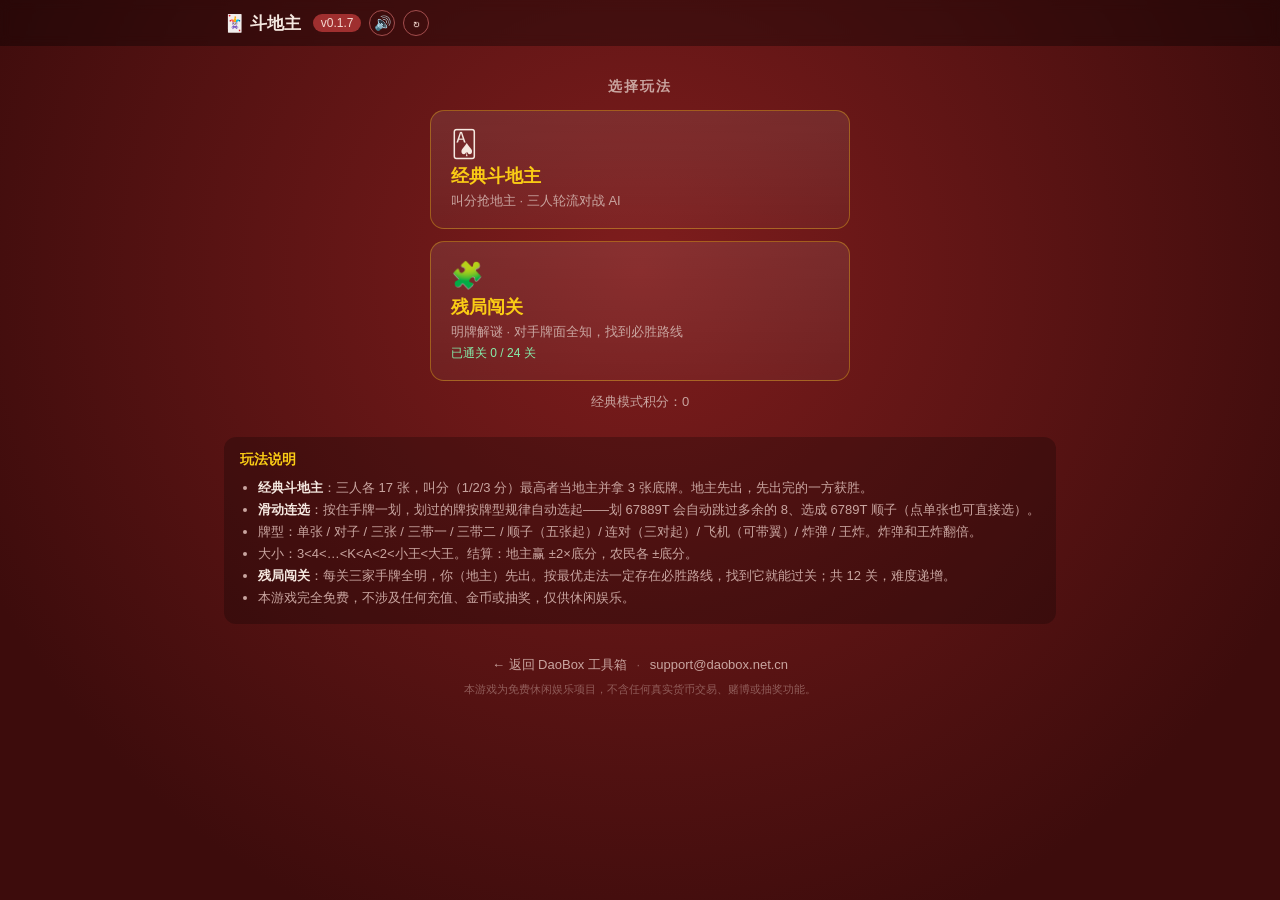
==== public/index.html @ 501c9b2a "ui: 页脚自链接改为仅非菜单界面显示（v0.1.6-footer）" ====
<!DOCTYPE html>
<html lang="zh-CN">
<head>
  <script>
    // 双域名适配：国内 daobox.net.cn / 海外 daobox.app（斗地主暂只部署国内）
    window.DB_HOME = location.hostname.indexOf('daobox.net.cn') !== -1
      ? 'https://daobox.net.cn' : 'https://daobox.app';
  </script>
  <meta charset="UTF-8">
  <meta name="viewport" content="width=device-width, initial-scale=1.0, viewport-fit=cover">
  <title>斗地主 · DaoBox 经典棋牌</title>
  <meta name="description" content="DaoBox 斗地主：经典三人斗地主 + 残局闯关（明牌解谜），单机 AI 对手，免费畅玩，随时来一局。">
  <link rel="manifest" href="manifest.json">
  <link rel="icon" href="icons/favicon.svg" type="image/svg+xml">
  <link rel="apple-touch-icon" href="icons/apple-touch-icon.png">
  <meta name="theme-color" content="#7f1d1d">
  <link rel="stylesheet" href="style.css?v=4">
</head>
<body>
  <header class="topbar">
    <div class="topbar-inner">
      <div class="brand">🃏 斗地主</div>
      <div class="topbar-tools"><span class="version-badge" id="app-version">v0.1.1</span><button class="refresh-btn" id="sound-btn" type="button" title="声音：全开 / 仅音效 / 静音" aria-label="声音开关">🔊</button><button class="refresh-btn" id="refresh-btn" type="button" title="强制刷新 · 清缓存重载" aria-label="强制刷新">↻</button></div>
      <div class="topbar-slot" id="db-account-slot"></div>
    </div>
  </header>

  <main class="page">
    <!-- 模式选择 -->
    <section id="menu" class="menu">
      <h2 class="menu-title">选择玩法</h2>
      <button class="mode-card" id="btn-mode-classic" type="button">
        <span class="mode-icon">🂡</span>
        <span class="mode-name">经典斗地主</span>
        <span class="mode-desc">叫分抢地主 · 三人轮流对战 AI</span>
      </button>
      <button class="mode-card" id="btn-mode-puzzle" type="button">
        <span class="mode-icon">🧩</span>
        <span class="mode-name">残局闯关</span>
        <span class="mode-desc">明牌解谜 · 对手牌面全知，找到必胜路线</span>
        <span class="mode-progress" id="puzzle-progress"></span>
      </button>
      <div class="menu-score" id="menu-score"></div>
    </section>

    <!-- 经典模式 -->
    <section id="classic" class="hidden">
      <section class="hud">
        <div class="score-box"><div class="score-label">身份</div><div class="score-value role-badge" id="cd-role">—</div></div>
        <div class="score-box"><div class="score-label">底分×倍数</div><div class="score-value" id="cd-mult">—</div></div>
        <div class="score-box"><div class="score-label">我的积分</div><div class="score-value them" id="cd-score">0</div></div>
      </section>
      <p class="hint" id="cd-info">点击下方按钮开始</p>
      <div class="table">
        <div class="seat seat-l" id="seat-2"></div>
        <div class="seat seat-r" id="seat-1"></div>
        <div class="center-info">
          <div id="bottom-cards" class="bottom-cards"></div>
          <div id="game-log" class="game-log" aria-live="polite"></div>
        </div>
        <div class="my-zone">
          <div class="bid-controls hidden" id="bid-controls">
            <span class="bid-label" id="bid-label">请叫分：</span>
            <button class="btn" data-bid="1" type="button">1 分</button>
            <button class="btn" data-bid="2" type="button">2 分</button>
            <button class="btn" data-bid="3" type="button">3 分</button>
            <button class="btn ghost" data-bid="0" type="button">不叫</button>
          </div>
          <div class="controls" id="play-controls">
            <button id="btn-play" class="btn primary" type="button">出牌</button>
            <button id="btn-pass" class="btn" type="button">要不起</button>
            <button id="btn-hint" class="btn" type="button">提示</button>
            <button id="btn-pause" class="btn" type="button">⏸ 暂停</button>
          </div>
          <div id="my-hand" class="my-hand" aria-label="你的手牌"></div>
        </div>
      </div>
      <div class="exit-row"><button id="btn-exit-classic" class="btn small ghost" type="button">← 返回菜单</button></div>
    </section>

    <!-- 残局模式 -->
    <section id="puzzle" class="hidden">
      <section class="hud">
        <div class="score-box"><div class="score-label">关卡</div><div class="score-value" id="pz-level">1</div></div>
        <div class="score-box"><div class="score-label">模式</div><div class="score-value role-badge" id="pz-mode">明牌残局</div></div>
        <div class="score-box"><div class="score-label">目标</div><div class="score-value them" id="pz-goal">先出完</div></div>
      </section>
      <p class="hint" id="pz-info">对手手牌全明。你先出，出完即胜。</p>
      <div class="table">
        <div class="seat seat-r" id="pseat-1"></div>
        <div class="center-info">
          <div id="puzzle-log" class="game-log" aria-live="polite"></div>
        </div>
        <div class="my-zone">
          <div class="controls" id="pz-controls">
            <button id="pz-play" class="btn primary" type="button">出牌</button>
            <button id="pz-pass" class="btn" type="button">要不起</button>
            <button id="pz-hint" class="btn" type="button">提示</button>
            <button id="pz-pause" class="btn" type="button">⏸ 暂停</button>
          </div>
          <div id="pz-my-hand" class="my-hand" aria-label="你的手牌"></div>
        </div>
      </div>
      <div class="exit-row">
        <button id="btn-exit-puzzle" class="btn small ghost" type="button">← 返回菜单</button>
        <button id="btn-pz-prev" class="btn small" type="button">上一关</button>
        <button id="btn-pz-next" class="btn small" type="button">下一关</button>
      </div>
    </section>

    <div id="flash" class="flash hidden"></div>

    <section class="tips">
      <h2>玩法说明</h2>
      <ul>
        <li><b>经典斗地主</b>：三人各 17 张，叫分（1/2/3 分）最高者当地主并拿 3 张底牌。地主先出，先出完的一方获胜。</li>
        <li><b>滑动连选</b>：按住手牌一划，划过的牌按牌型规律自动选起——划 67889T 会自动跳过多余的 8、选成 6789T 顺子（点单张也可直接选）。</li>
        <li>牌型：单张 / 对子 / 三张 / 三带一 / 三带二 / 顺子（五张起）/ 连对（三对起）/ 飞机（可带翼）/ 炸弹 / 王炸。炸弹和王炸翻倍。</li>
        <li>大小：3&lt;4&lt;…&lt;K&lt;A&lt;2&lt;小王&lt;大王。结算：地主赢 ±2×底分，农民各 ±底分。</li>
        <li><b>残局闯关</b>：每关三家手牌全明，你（地主）先出。按最优走法一定存在必胜路线，找到它就能过关；共 12 关，难度递增。</li>
        <li>本游戏完全免费，不涉及任何充值、金币或抽奖，仅供休闲娱乐。</li>
      </ul>
    </section>
  </main>

  <!-- 结算弹窗 -->
  <div id="result-modal" class="modal hidden">
    <div class="modal-box">
      <h3 id="result-title">本局结束</h3>
      <div id="result-body"></div>
      <button id="btn-result-ok" class="btn primary" type="button">确定</button>
    </div>
  </div>

  <!-- 暂停弹窗 -->
  <div id="pause-modal" class="modal hidden">
    <div class="modal-box">
      <h3>⏸ 游戏已暂停</h3>
      <p>AI 对手也在等你，回来随时继续。</p>
      <button id="btn-resume" class="btn primary" type="button">▶ 继续游戏</button>
    </div>
  </div>

  <!-- 时长锁定弹窗 -->
  <div id="time-lock" class="modal hidden">
    <div class="modal-box">
      <h3>今日娱乐时长已用完</h3>
      <p>游客每天 15 分钟、注册用户 30 分钟（邀好友注册当天可加时）。注册登录解锁更多时长。</p>
      <a id="lock-login" class="btn primary" href="#">注册 / 登录</a>
      <button id="lock-close" class="btn" type="button">知道了</button>
    </div>
  </div>

  <footer class="footer">
    <a id="home-link" href="javascript:void(0)">← 返回 DaoBox 工具箱</a>
    <span id="app-home-wrap" style="display:none"><span class="dot">·</span>
    <a id="app-home-link" href="./?src=home">🏠 斗地主首页</a></span>
    <span class="dot">·</span>
    <span id="contact-email"></span>
  </footer>
  <p class="disclaimer">本游戏为免费休闲娱乐项目，不含任何真实货币交易、赌博或抽奖功能。</p>

  <script>
    // 联系邮箱运行时拼接（防 Cloudflare obfuscate）
    (function () {
      var u = 'support', d = 'daobox.net.cn';
      document.getElementById('contact-email').innerHTML =
        '<a href="mailto:' + u + '@' + d + '">' + u + '@' + d + '</a>';
    })();
  </script>
  <script src="rules.js?v=1"></script>
  <script src="duel.js?v=1"></script>
  <script src="ai.js?v=1"></script>
  <script src="sounds.js?v=4"></script>
  <script src="puzzles.js?v=2"></script>
  <script src="app.js?v=11"></script>
  <script>document.write('<script src="' + window.DB_HOME + '/portal.js" data-app="doudizhu"><\/script>');</script>
  <script>
    (function () {
      var login = document.getElementById('lock-login');
      if (login) login.href = window.DB_HOME + '/login?src=doudizhu';
      var home = document.getElementById('home-link');
      if (home) home.href = window.DB_HOME + '?src=doudizhu';
    })();
  </script>
  <script>
    if ('serviceWorker' in navigator) {
      window.addEventListener('load', function () {
        navigator.serviceWorker.register('./service-worker.js').catch(function () {});
      });
    }
  </script>
</body>
</html>
---- public/style.css ----
/* 斗地主 PWA v0.1 —— 红金牌桌主题（家族统一件：顶栏/页脚/弹窗同掼蛋） */
:root {
  --felt: #7f1d1d;
  --felt-dark: #5c1414;
  --bg: #3d0c0c;
  --card-bg: #fffdf7;
  --red: #d43a2f;
  --black: #26292e;
  --gold: #facc15;
  --text: #f5e8e0;
  --muted: #c9a5a0;
}
* { box-sizing: border-box; margin: 0; padding: 0; }
body {
  font-family: -apple-system, "PingFang SC", "Microsoft YaHei", sans-serif;
  background: radial-gradient(ellipse at 50% 30%, var(--felt) 0%, var(--bg) 80%);
  color: var(--text);
  min-height: 100vh;
}
.hidden { display: none !important; }

/* 顶栏（家族统一件） */
.topbar { background: rgba(0,0,0,.35); position: sticky; top: 0; z-index: 50; backdrop-filter: blur(6px); }
.topbar-inner { max-width: 860px; margin: 0 auto; display: flex; align-items: center; gap: 12px; padding: 10px 14px; flex-wrap: wrap; }
.brand { font-weight: 700; font-size: 17px; }
.topbar-tools { display: flex; align-items: center; gap: 8px; }
.version-badge { background: #9f2f2f; color: #f5d9d0; font-size: 12px; padding: 2px 8px; border-radius: 10px; }
.refresh-btn { background: none; border: 1px solid #a34d4d; color: #f5d9d0; width: 26px; height: 26px; border-radius: 50%; cursor: pointer; font-size: 14px; }
.topbar-slot { margin-left: auto; }

.page { max-width: 860px; margin: 0 auto; padding: 14px; }

/* 菜单 */
.menu { text-align: center; padding: 18px 0 8px; }
.menu-title { color: var(--muted); font-size: 14px; margin-bottom: 14px; letter-spacing: 2px; }
.mode-card {
  display: flex; flex-direction: column; gap: 4px; width: min(420px, 100%);
  margin: 0 auto 12px; padding: 18px 20px; text-align: left;
  background: linear-gradient(180deg, rgba(255,255,255,.09), rgba(255,255,255,.04));
  border: 1px solid rgba(250,204,21,.35); border-radius: 14px; color: var(--text);
  font-size: 15px; cursor: pointer; transition: transform .12s, border-color .12s;
}
.mode-card:active { transform: scale(.98); border-color: var(--gold); }
.mode-icon { font-size: 26px; }
.mode-name { font-size: 18px; font-weight: 700; color: var(--gold); }
.mode-desc { font-size: 13px; color: var(--muted); }
.mode-progress { font-size: 12px; color: #86efac; }
.menu-score { color: var(--muted); font-size: 13px; margin-top: 6px; }

/* HUD */
.hud { display: flex; gap: 10px; align-items: stretch; margin-bottom: 10px; flex-wrap: wrap; }
.score-box { background: rgba(255,255,255,.07); border-radius: 10px; padding: 8px 14px; text-align: center; min-width: 96px; }
.score-label { font-size: 12px; color: var(--muted); }
.score-value { font-size: 20px; font-weight: 700; color: var(--gold); }
.score-value.them { color: #86efac; }
.hint { text-align: center; color: var(--muted); font-size: 13px; margin-bottom: 10px; min-height: 18px; }

/* 牌桌 */
.table {
  background: linear-gradient(180deg, #8c2b2b, #611a1a);
  border: 4px solid #6b4a2b;
  border-radius: 16px;
  padding: 12px;
  min-height: 430px;
  position: relative;
  display: grid;
  grid-template-columns: 1fr 2fr 1fr;
  grid-template-areas: "l c r" "my my my";
  gap: 8px;
}
.seat { min-height: 120px; }
.seat-l { grid-area: l; }
.seat-r { grid-area: r; }
.center-info { grid-area: c; display: flex; flex-direction: column; align-items: center; gap: 8px; }
.my-zone { grid-area: my; }

.seat-head { display: flex; justify-content: space-between; align-items: center; font-size: 12px; color: var(--muted); margin-bottom: 6px; }
.seat-head b { color: var(--text); }
.seat-head.active b { color: var(--gold); }
.seat-head .landlord-tag { background: var(--gold); color: #5c1414; font-size: 10px; padding: 1px 6px; border-radius: 8px; margin-left: 4px; }
.pass-tag { font-size: 12px; color: var(--muted); border: 1px dashed #a34d4d; border-radius: 8px; padding: 2px 8px; display: inline-block; margin-bottom: 6px; }
.played { display: flex; flex-wrap: wrap; gap: 2px; margin-bottom: 6px; min-height: 34px; }
.backs { display: flex; flex-wrap: wrap; gap: 2px; }
.backs i { width: 17px; height: 25px; background: linear-gradient(135deg, #2c5aa0, #1d3a6b); border-radius: 2px; border: 1px solid #16294d; }
.backs em { color: var(--muted); font-style: normal; font-size: 11px; align-self: center; }

/* 明牌（残局对手） */
.opencards { display: flex; flex-wrap: wrap; gap: 3px; }
.opencards .card.mini { width: 30px; height: 43px; }
.opencards .card.mini .r { font-size: 14px; }

/* 牌面 */
.card {
  display: inline-flex; flex-direction: column; align-items: center; justify-content: center;
  background: var(--card-bg); border-radius: 6px; border: 1px solid #d8d2c4;
  width: 46px; height: 66px; font-weight: 700; line-height: 1.05;
  box-shadow: 0 1px 2px rgba(0,0,0,.35); cursor: default; user-select: none;
}
.card .r { font-size: 21px; }
.card .s { font-size: 13px; }
.card.red { color: var(--red); }
.card.blk { color: var(--black); }
.card.joker { width: 46px; }
.card.joker .r { font-size: 13px; letter-spacing: 1px; }
.card.mini { width: 34px; height: 48px; border-radius: 5px; }
.card.mini .r { font-size: 16px; }
.card.mini .s { display: none; }
.card.mini.joker .r { font-size: 12px; }
.card.sel { border-color: var(--gold); box-shadow: 0 0 0 2px var(--gold), 0 4px 8px rgba(0,0,0,.4); }
.card.canhint { outline: 2px dashed #86efac; outline-offset: 1px; }

/* 底牌 */
.bottom-cards { display: flex; gap: 4px; min-height: 50px; }
.bottom-cards:empty::after { content: "底牌"; color: rgba(245,232,224,.35); font-size: 12px; line-height: 50px; }

/* 日志 */
.game-log { font-size: 12px; color: var(--muted); text-align: center; min-height: 54px; max-width: 100%; overflow: hidden; }
.game-log div { margin: 1px 0; }

/* 我的区域 */
.controls, .bid-controls { display: flex; gap: 8px; justify-content: center; margin: 8px 0; flex-wrap: wrap; }
.bid-label { color: var(--gold); font-size: 14px; align-self: center; }
.btn {
  background: rgba(255,255,255,.1); color: var(--text); border: 1px solid rgba(250,204,21,.4);
  border-radius: 10px; padding: 9px 18px; font-size: 14px; cursor: pointer; font-weight: 600;
}
.btn:disabled { opacity: .35; cursor: default; }
.btn.primary { background: linear-gradient(180deg, #d97706, #b45309); border-color: #92400e; }
.btn.ghost { background: transparent; border-color: rgba(245,232,224,.25); color: var(--muted); }
.btn.small { padding: 5px 12px; font-size: 12px; }
.my-hand { touch-action: none; user-select: none; -webkit-user-select: none; -webkit-touch-callout: none; display: flex; flex-wrap: nowrap; justify-content: center; align-items: flex-end; padding: 20px 4px 6px; min-height: 96px; }
.my-hand .card { cursor: pointer; margin-left: -11px; transition: transform .12s, box-shadow .12s; }
.my-hand .card:first-child { margin-left: 0; }
.my-hand .card:hover { transform: translateY(-10px); z-index: 5; }
.my-hand .card.sel { transform: translateY(-20px); z-index: 6; }
.empty-tip { color: var(--muted); font-size: 13px; padding-top: 18px; }
.exit-row { display: flex; gap: 8px; margin-top: 10px; }

/* flash 提示 */
.flash {
  position: fixed; left: 50%; bottom: 120px; transform: translateX(-50%);
  background: rgba(0,0,0,.8); color: var(--gold); padding: 8px 18px;
  border-radius: 10px; font-size: 14px; z-index: 90; white-space: nowrap;
}

/* 弹窗 */
.modal { position: fixed; inset: 0; background: rgba(0,0,0,.6); display: flex; align-items: center; justify-content: center; z-index: 100; padding: 20px; }
.modal-box { background: #2a1010; border: 1px solid rgba(250,204,21,.4); border-radius: 16px; padding: 22px; max-width: 340px; width: 100%; text-align: center; }
.modal-box h3 { color: var(--gold); margin-bottom: 10px; font-size: 19px; }
.modal-box p, .modal-box div { font-size: 14px; color: var(--text); line-height: 1.6; margin-bottom: 8px; }
.modal-box .btn { margin-top: 8px; min-width: 120px; }

/* 玩法说明 */
.tips { margin-top: 18px; background: rgba(0,0,0,.25); border-radius: 12px; padding: 14px 16px; }
.tips h2 { font-size: 14px; color: var(--gold); margin-bottom: 8px; }
.tips ul { padding-left: 18px; }
.tips li { font-size: 13px; color: var(--muted); line-height: 1.7; }
.tips b { color: var(--text); }

/* 页脚（家族统一件） */
.footer { text-align: center; padding: 18px 0 8px; font-size: 13px; color: var(--muted); }
.footer a { color: var(--muted); text-decoration: none; }
.footer .dot { margin: 0 6px; opacity: .5; }
.disclaimer { text-align: center; font-size: 11px; color: rgba(201,165,160,.5); padding-bottom: 20px; }

@media (max-width: 640px) {
  .table { min-height: 400px; padding: 8px; grid-template-columns: 1fr 1.4fr 1fr; }
  .card { width: 36px; height: 52px; }
  .card .r { font-size: 17px; }
  .card.mini { width: 26px; height: 37px; }
  .card.mini .r { font-size: 13px; }
  .my-hand .card { margin-left: -9px; }
  .my-hand { min-height: 78px; }
}
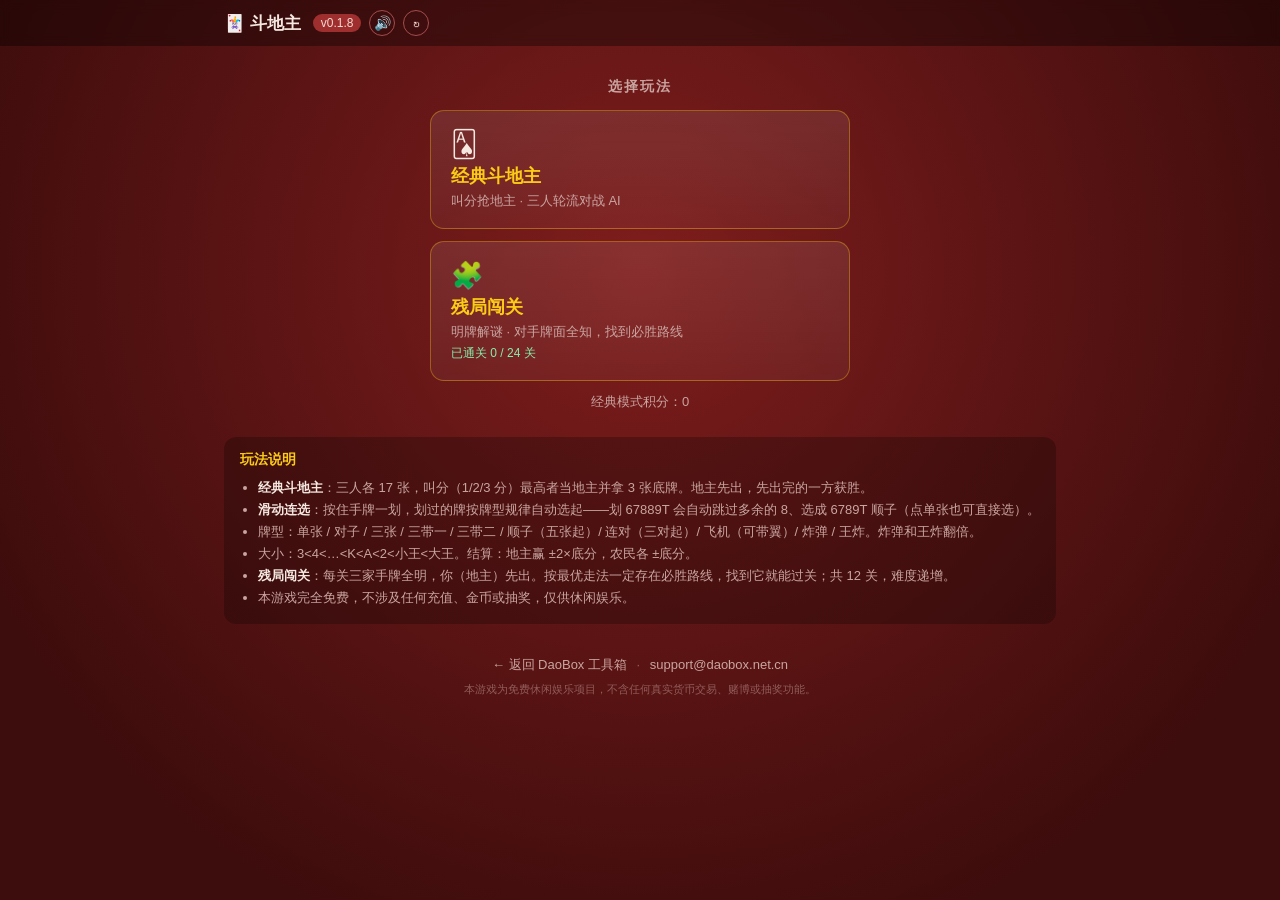
==== commit cbe21058: "fix: 更新按钮改强制回源 + 返回工具箱链接域名自适应 + 版本号递增" ====
--- a/public/index.html
+++ b/public/index.html
@@ -173,7 +173,7 @@
   <script src="ai.js?v=1"></script>
   <script src="sounds.js?v=4"></script>
   <script src="puzzles.js?v=2"></script>
-  <script src="app.js?v=11"></script>
+  <script src="app.js?v=0.1.8"></script>
   <script>document.write('<script src="' + window.DB_HOME + '/portal.js" data-app="doudizhu"><\/script>');</script>
   <script>
     (function () {
@@ -189,6 +189,14 @@
         navigator.serviceWorker.register('./service-worker.js').catch(function () {});
       });
     }
+  
+      // 切回前台时触发 SW 更新检查（覆盖长期不关闭的页面，方案A）
+      document.addEventListener('visibilitychange', function () {
+        if (document.visibilityState !== 'visible' || !('serviceWorker' in navigator)) return;
+        navigator.serviceWorker.getRegistration().then(function (r) {
+          if (r) r.update().catch(function () {});
+        }).catch(function () {});
+      });
   </script>
 </body>
 </html>
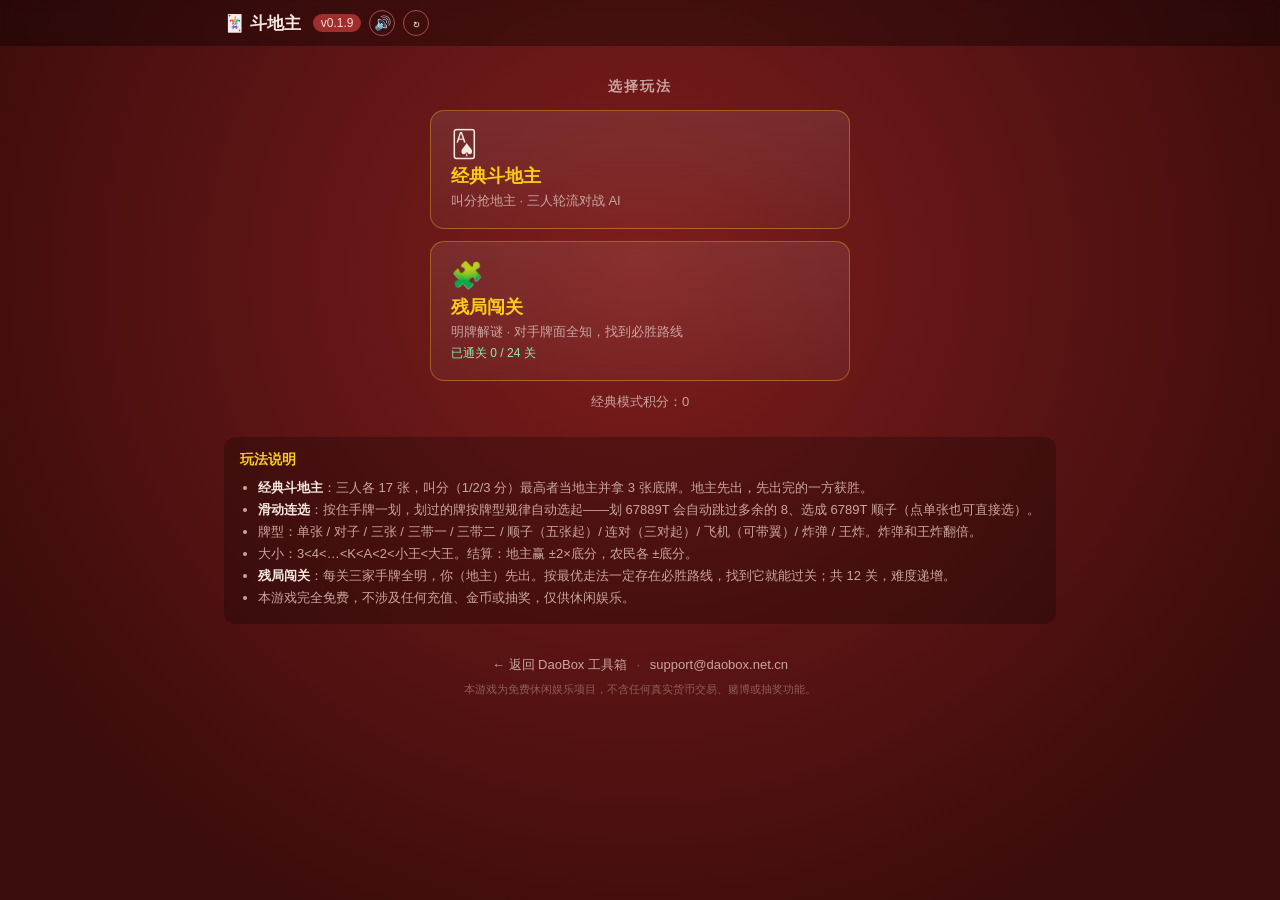
==== commit 92621758: "fix: 同步10和20分钟时长规则" ====
--- a/public/index.html
+++ b/public/index.html
@@ -145,7 +145,7 @@
   <div id="time-lock" class="modal hidden">
     <div class="modal-box">
       <h3>今日娱乐时长已用完</h3>
-      <p>游客每天 15 分钟、注册用户 30 分钟（邀好友注册当天可加时）。注册登录解锁更多时长。</p>
+      <p>游客每天 10 分钟、注册用户 20 分钟（邀好友注册当天可加时）。注册登录解锁更多时长。</p>
       <a id="lock-login" class="btn primary" href="#">注册 / 登录</a>
       <button id="lock-close" class="btn" type="button">知道了</button>
     </div>
@@ -173,7 +173,7 @@
   <script src="ai.js?v=1"></script>
   <script src="sounds.js?v=4"></script>
   <script src="puzzles.js?v=2"></script>
-  <script src="app.js?v=0.1.8"></script>
+  <script src="app.js?v=0.1.9"></script>
   <script>document.write('<script src="' + window.DB_HOME + '/portal.js" data-app="doudizhu"><\/script>');</script>
   <script>
     (function () {
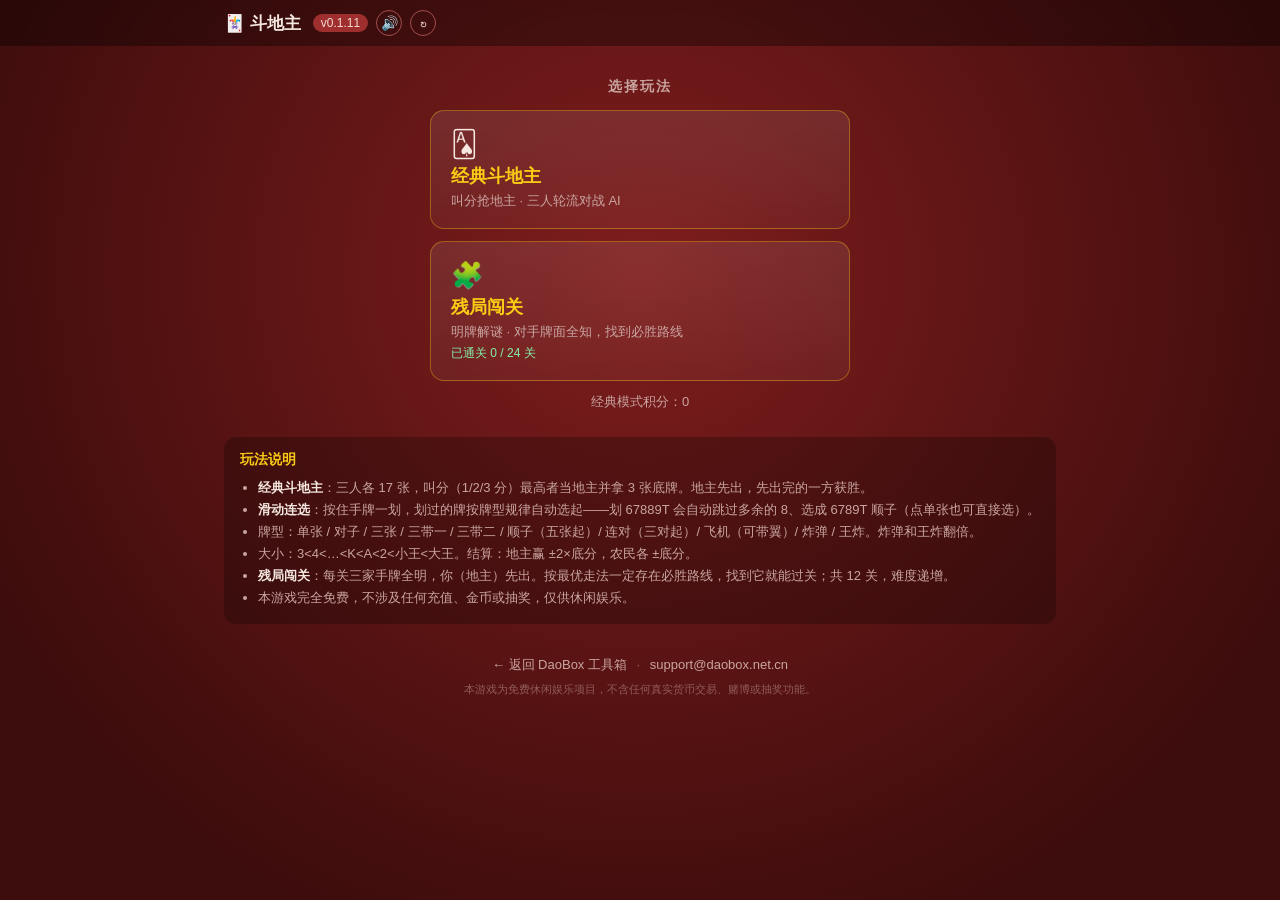
==== commit 5d906d7b: "fix: 补充必应站点验证" ====
--- a/public/index.html
+++ b/public/index.html
@@ -173,7 +173,7 @@
   <script src="ai.js?v=1"></script>
   <script src="sounds.js?v=4"></script>
   <script src="puzzles.js?v=2"></script>
-  <script src="app.js?v=0.1.9"></script>
+  <script src="app.js?v=0.1.10"></script>
   <script>document.write('<script src="' + window.DB_HOME + '/portal.js" data-app="doudizhu"><\/script>');</script>
   <script>
     (function () {
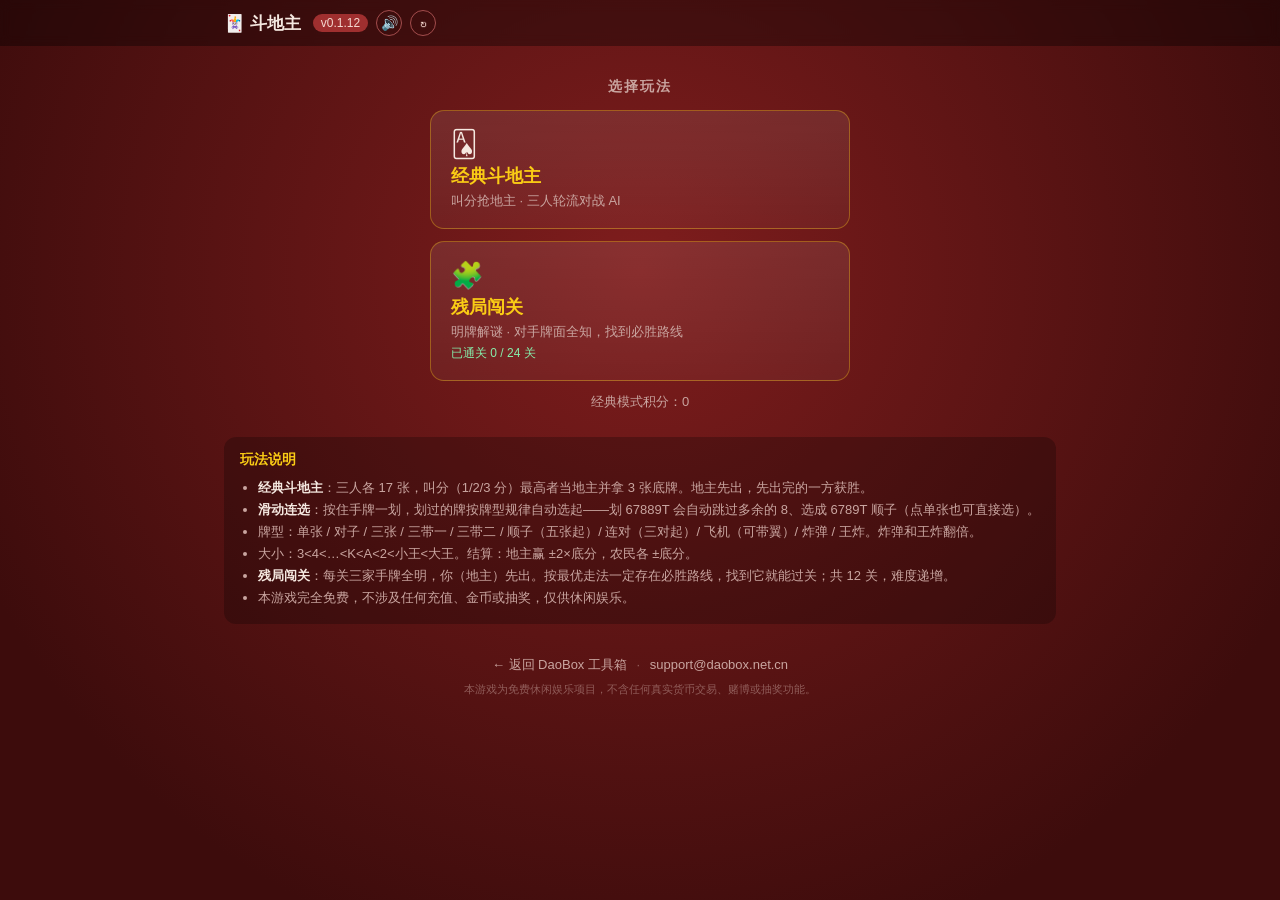
==== commit 4cc1fbde: "seo: 补齐国内首页 canonical" ====
--- a/public/index.html
+++ b/public/index.html
@@ -9,6 +9,7 @@
   <meta charset="UTF-8">
   <meta name="viewport" content="width=device-width, initial-scale=1.0, viewport-fit=cover">
   <title>斗地主 · DaoBox 经典棋牌</title>
+  <link rel="canonical" href="https://doudizhu.daobox.net.cn/">
   <meta name="description" content="DaoBox 斗地主：经典三人斗地主 + 残局闯关（明牌解谜），单机 AI 对手，免费畅玩，随时来一局。">
   <link rel="manifest" href="manifest.json">
   <link rel="icon" href="icons/favicon.svg" type="image/svg+xml">
@@ -173,7 +174,7 @@
   <script src="ai.js?v=1"></script>
   <script src="sounds.js?v=4"></script>
   <script src="puzzles.js?v=2"></script>
-  <script src="app.js?v=0.1.10"></script>
+  <script src="app.js?v=0.1.12"></script>
   <script>document.write('<script src="' + window.DB_HOME + '/portal.js" data-app="doudizhu"><\/script>');</script>
   <script>
     (function () {
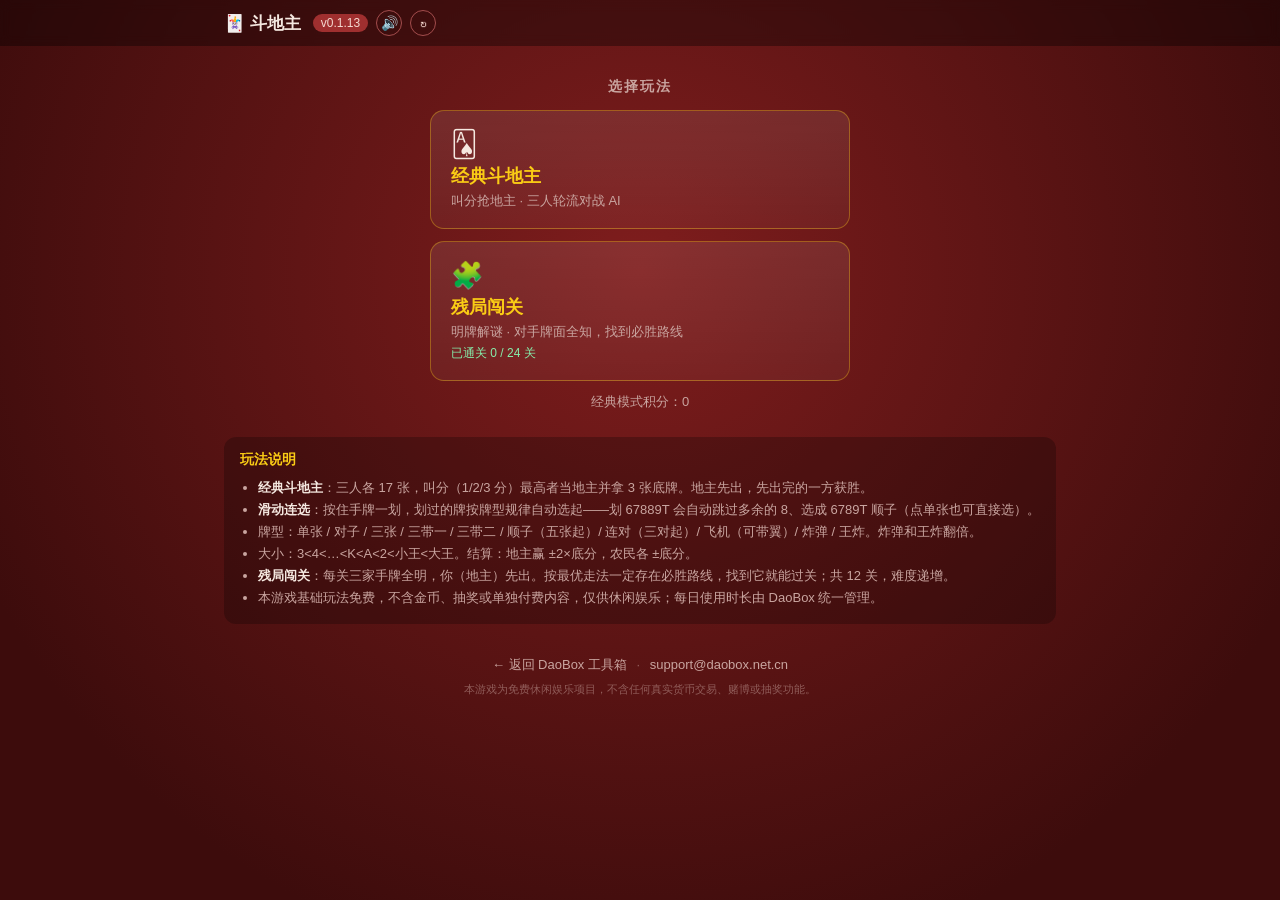
==== commit 3c1e6132: "seo: 统一免费体验与会员文案" ====
--- a/public/index.html
+++ b/public/index.html
@@ -10,7 +10,7 @@
   <meta name="viewport" content="width=device-width, initial-scale=1.0, viewport-fit=cover">
   <title>斗地主 · DaoBox 经典棋牌</title>
   <link rel="canonical" href="https://doudizhu.daobox.net.cn/">
-  <meta name="description" content="DaoBox 斗地主：经典三人斗地主 + 残局闯关（明牌解谜），单机 AI 对手，免费畅玩，随时来一局。">
+  <meta name="description" content="DaoBox 斗地主：经典三人斗地主 + 残局闯关（明牌解谜），单机 AI 对手，随时来一局。免费体验，注册后每日时长翻倍，会员全家不限时。">
   <link rel="manifest" href="manifest.json">
   <link rel="icon" href="icons/favicon.svg" type="image/svg+xml">
   <link rel="apple-touch-icon" href="icons/apple-touch-icon.png">
@@ -119,7 +119,7 @@
         <li>牌型：单张 / 对子 / 三张 / 三带一 / 三带二 / 顺子（五张起）/ 连对（三对起）/ 飞机（可带翼）/ 炸弹 / 王炸。炸弹和王炸翻倍。</li>
         <li>大小：3&lt;4&lt;…&lt;K&lt;A&lt;2&lt;小王&lt;大王。结算：地主赢 ±2×底分，农民各 ±底分。</li>
         <li><b>残局闯关</b>：每关三家手牌全明，你（地主）先出。按最优走法一定存在必胜路线，找到它就能过关；共 12 关，难度递增。</li>
-        <li>本游戏完全免费，不涉及任何充值、金币或抽奖，仅供休闲娱乐。</li>
+        <li>本游戏基础玩法免费，不含金币、抽奖或单独付费内容，仅供休闲娱乐；每日使用时长由 DaoBox 统一管理。</li>
       </ul>
     </section>
   </main>
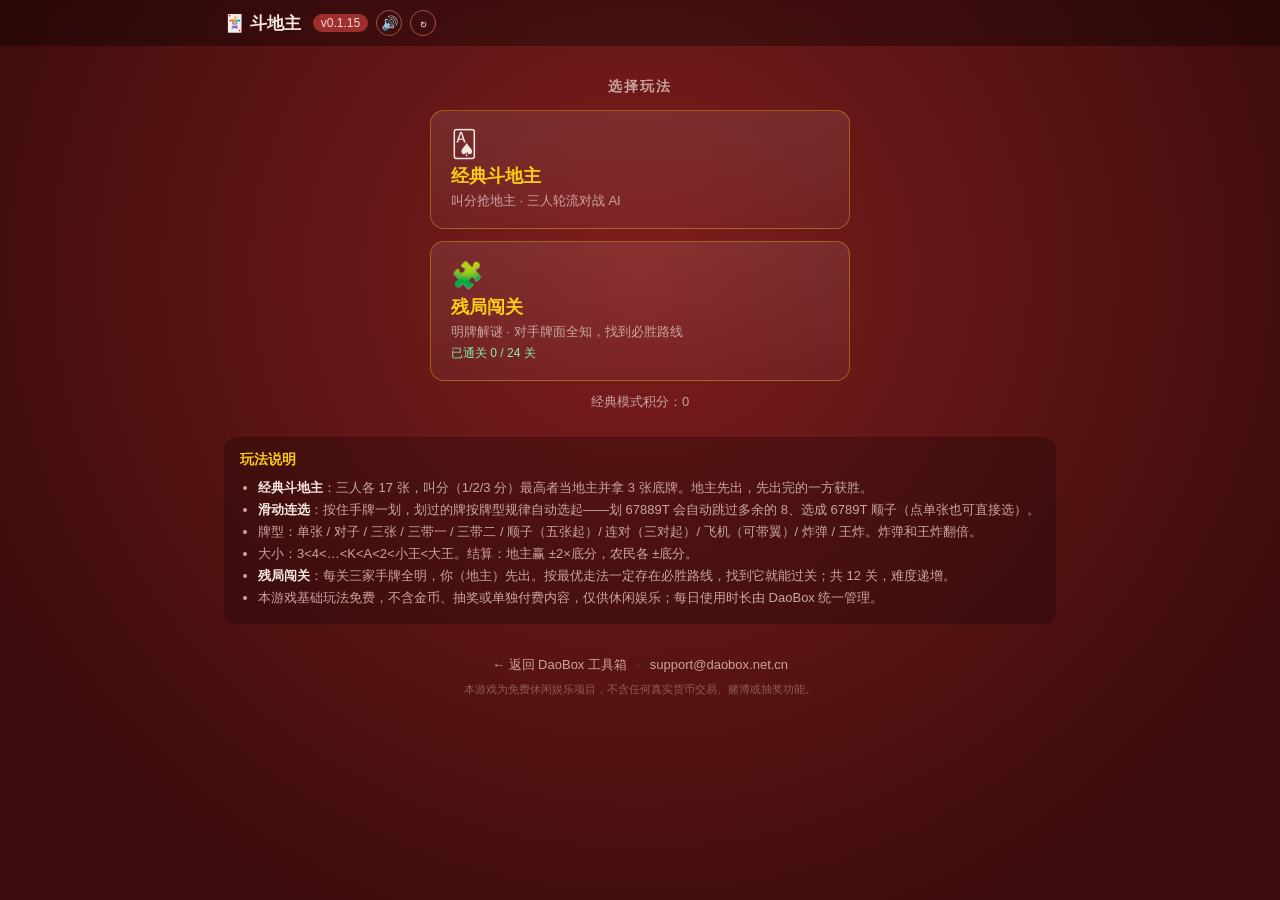
==== commit 339f8fcf: "feat: 接入斗地主跨设备云同步" ====
--- a/public/index.html
+++ b/public/index.html
@@ -172,10 +172,11 @@
   <script src="rules.js?v=1"></script>
   <script src="duel.js?v=1"></script>
   <script src="ai.js?v=1"></script>
-  <script src="sounds.js?v=4"></script>
+  <script src="sounds.js?v=5"></script>
   <script src="puzzles.js?v=2"></script>
-  <script src="app.js?v=0.1.12"></script>
-  <script>document.write('<script src="' + window.DB_HOME + '/portal.js" data-app="doudizhu"><\/script>');</script>
+  <script src="app.js?v=0.1.15"></script>
+  <script>document.write('<script src="' + window.DB_HOME + '/portal.js?v=20261127" data-app="doudizhu"><\/script>');</script>
+  <script>document.write('<script src="' + window.DB_HOME + '/cloud-sync.js?v=1.0.0"><\/script>');</script>
   <script>
     (function () {
       var login = document.getElementById('lock-login');
